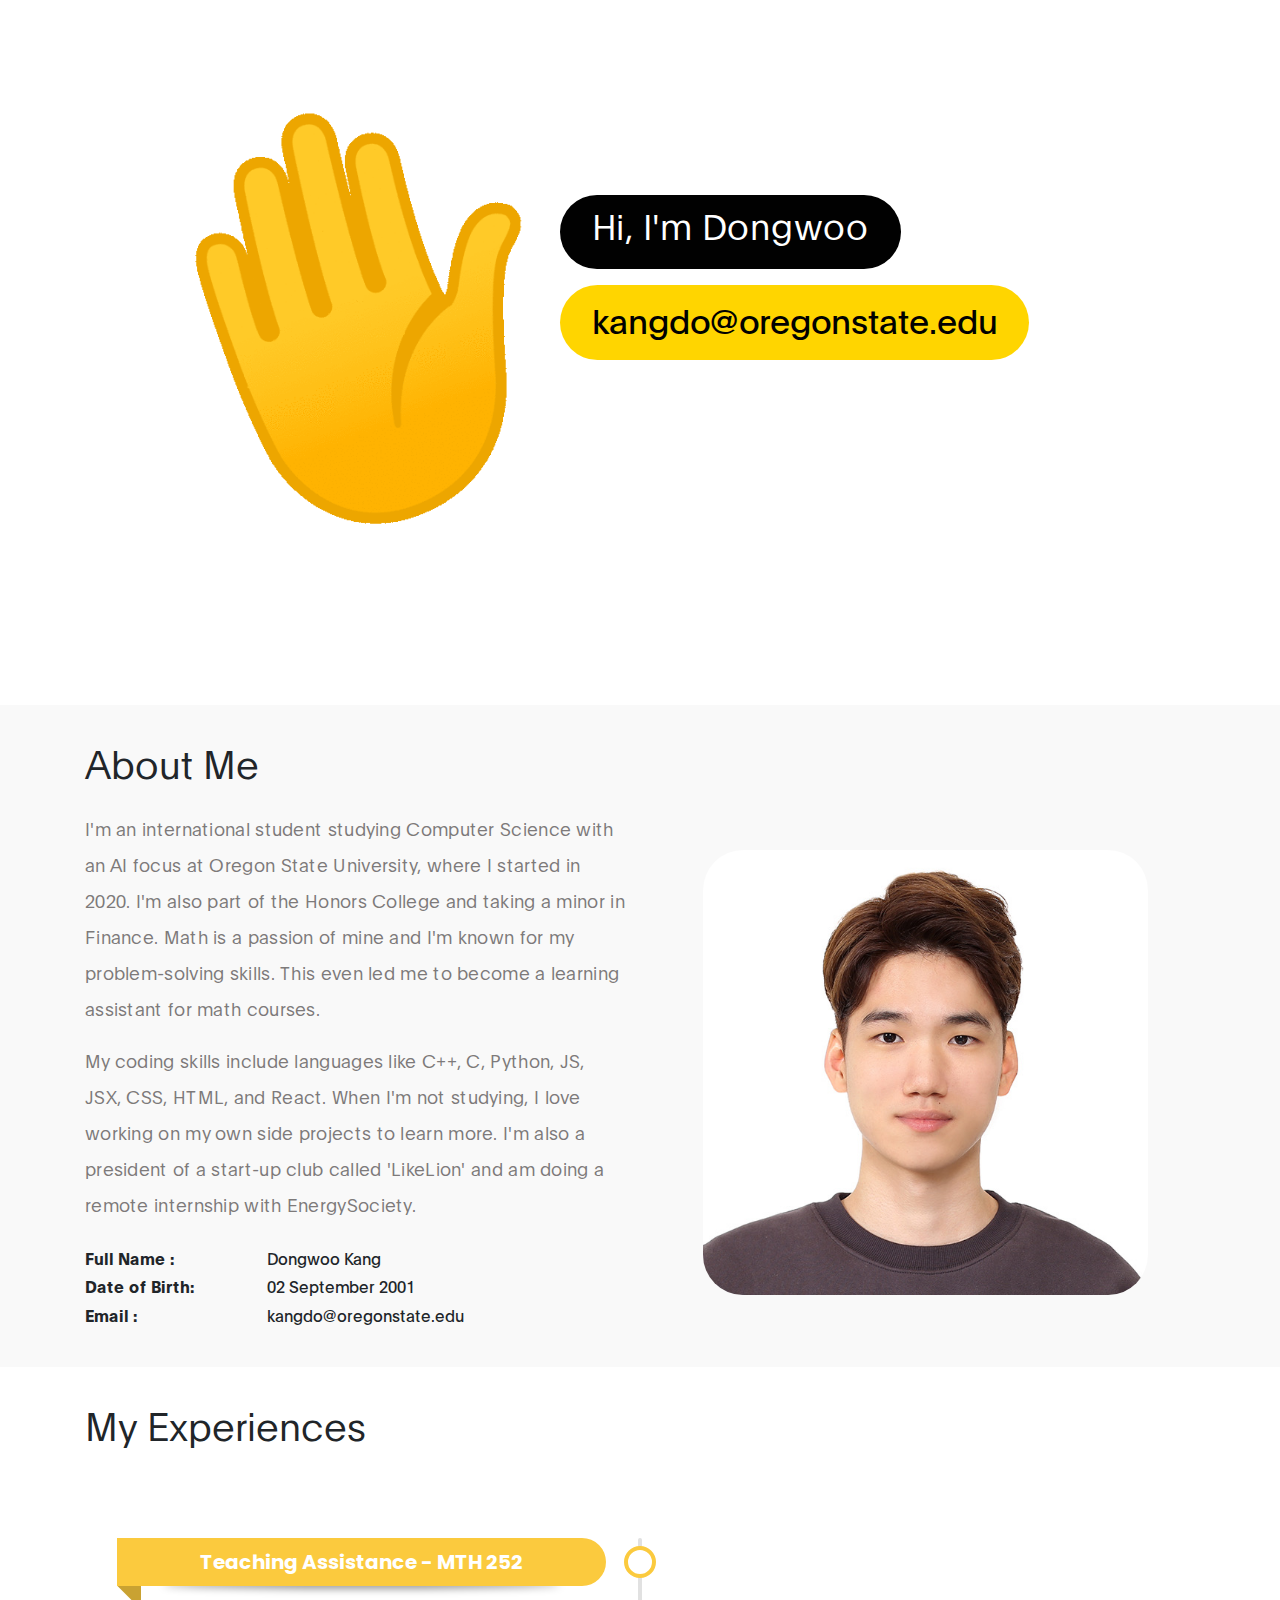
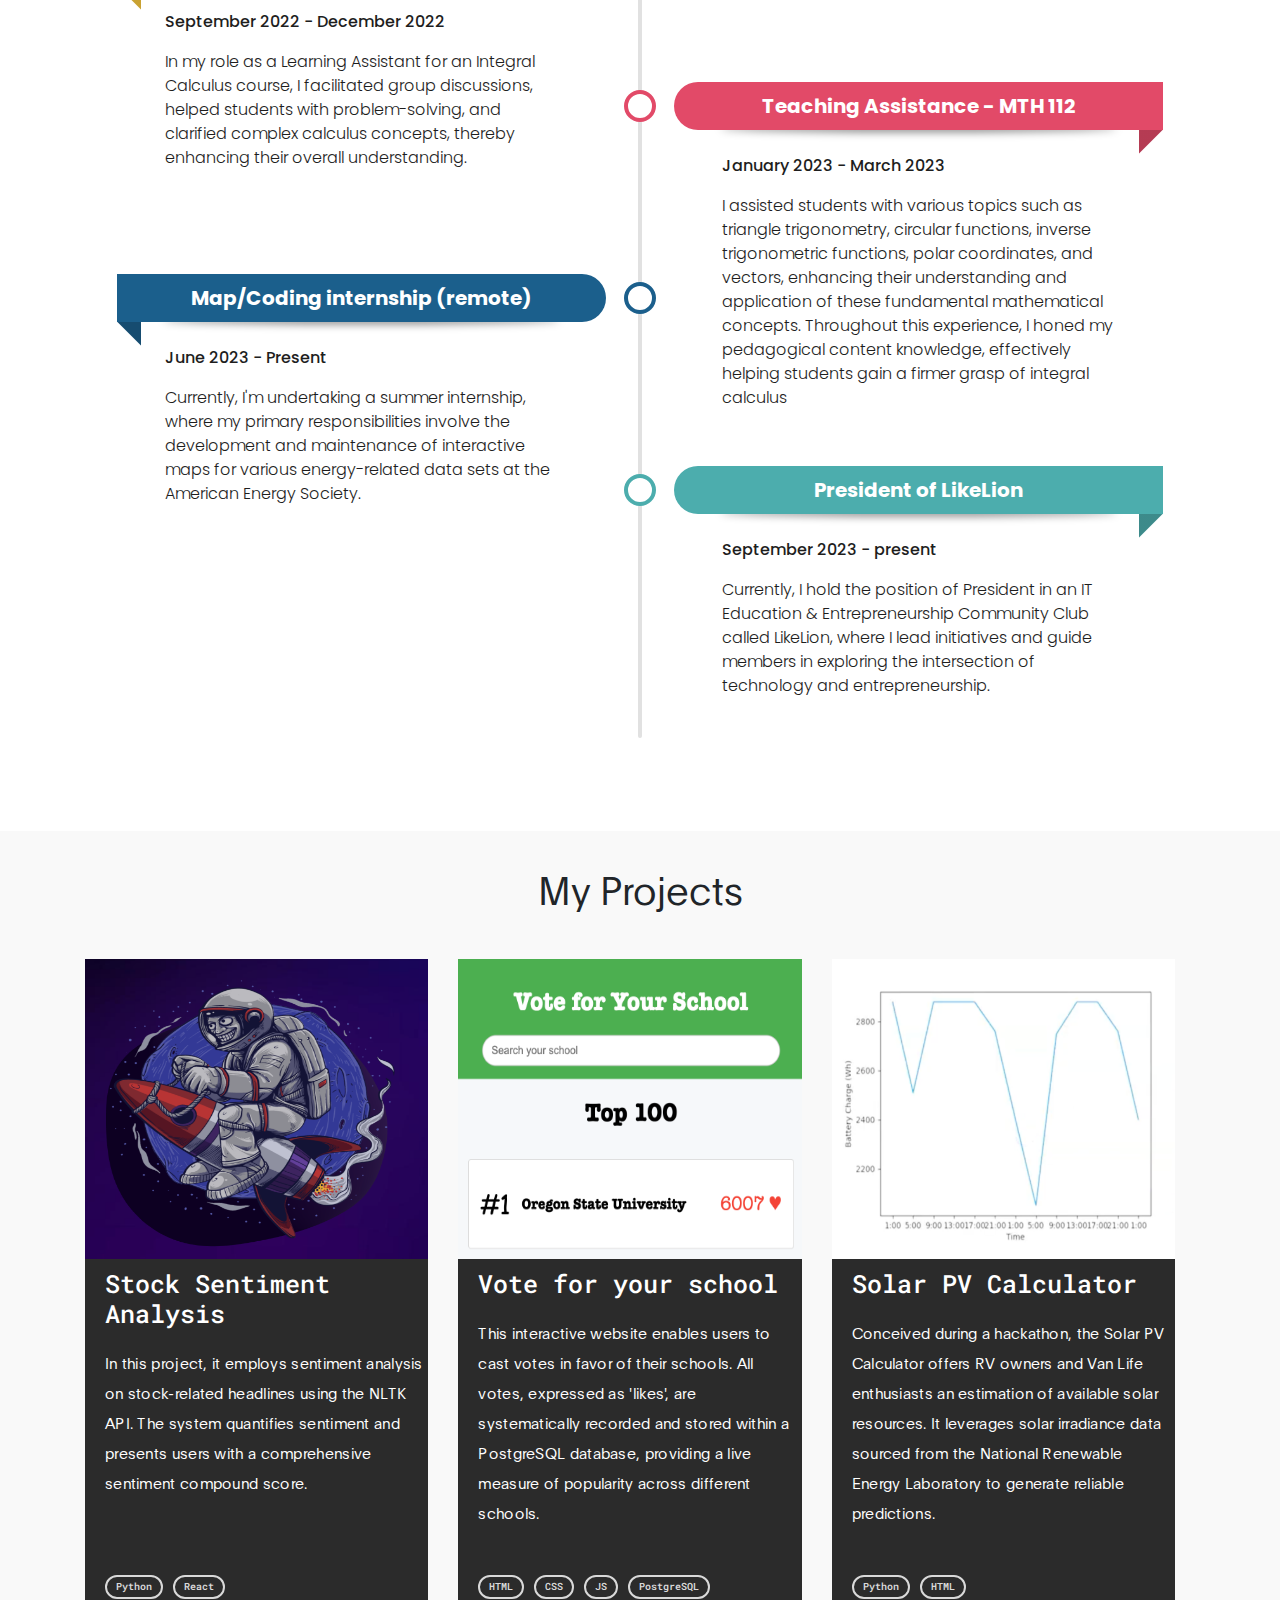
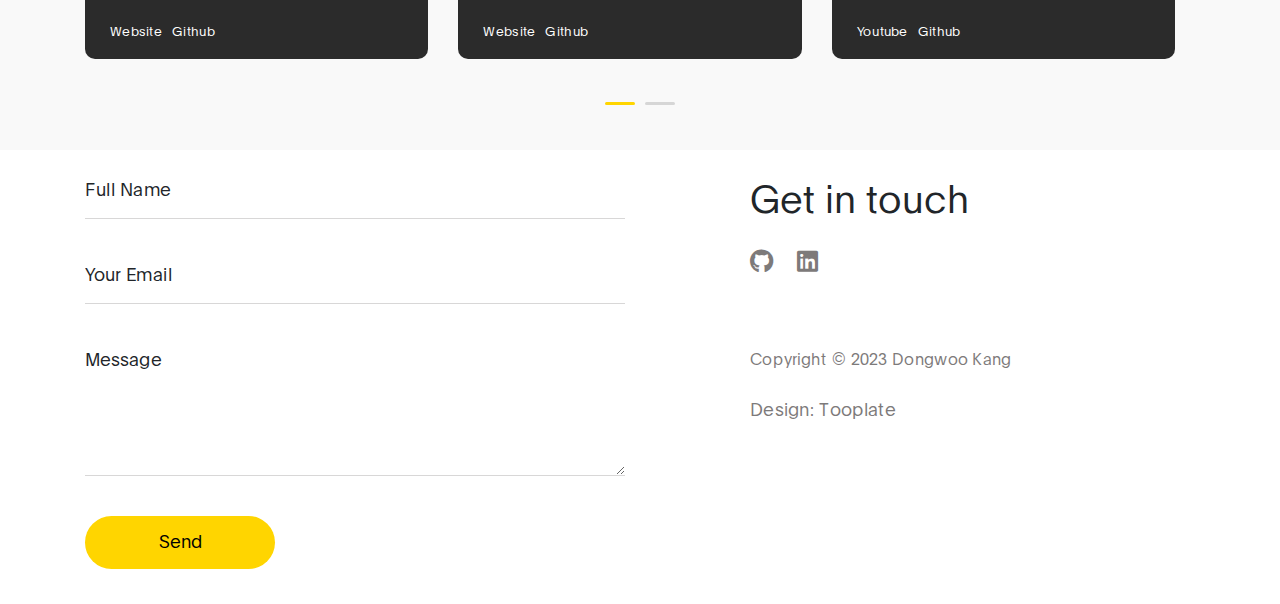
==== home.html @ 3677afd1 "make it better" ====
<!DOCTYPE html>
<html lang="en">
<head>

     <title>Dongwoo Kang</title>

     <meta charset="UTF-8">
     <meta http-equiv="X-UA-Compatible" content="IE=Edge">
     <meta name="description" content="">
     <meta name="keywords" content="">
     <meta name="author" content="Tooplate">
     <meta name="viewport" content="width=device-width, initial-scale=1, maximum-scale=1">

     <link rel="stylesheet" href="css/bootstrap.min.css">
     <link rel="stylesheet" href="css/all.min.css">
     <link rel="stylesheet" href="css/owl.carousel.min.css">
     <link rel="stylesheet" href="css/owl.theme.default.min.css">

     <!-- MAIN CSS -->
     <link rel="stylesheet" href="css/tooplate-ben-resume-style.css">
<!--
Tooplate 2120 Ben Resume
https://www.tooplate.com/view/2120-ben-resume
-->
</head>

<body data-spy="scroll" data-target="#navbarNav" data-offset="50">

    <!-- MENU BAR -->
    <nav class="navbar navbar-expand-lg">
        <div class="container">

            <a class="navbar-brand" href="#">
                Dongwoo Kang
            </a>

            <button class="navbar-toggler" type="button" data-toggle="collapse" data-target="#navbarNav" aria-controls="navbarNav" aria-expanded="false" aria-label="Toggle navigation">
                <span class="navbar-toggler-icon"></span>
            </button>

            <div class="collapse navbar-collapse" id="navbarNav">
                <ul class="navbar-nav mx-auto">
                    <li class="nav-item">
                        <a href="#intro" class="nav-link smoothScroll">Introduction</a>
                    </li>

                    <li class="nav-item">
                        <a href="#about" class="nav-link smoothScroll">About Me</a>
                    </li>

                    <li class="nav-item">
                      <a href="#experience" class="nav-link smoothScroll">Experiences</a>
                  </li>

                    <li class="nav-item">
                        <a href="#testimonials" class="nav-link smoothScroll">Reviews</a>
                    </li>

                    <li class="nav-item">
                        <a href="#contact" class="nav-link smoothScroll">Contact</a>
                    </li>
                </ul>

                <div class="mt-lg-0 mt-3 mb-4 mb-lg-0">
                    <a href="resume/resume.pdf" class="custom-btn btn" download="Dongwoo_Kang_Resume">Download CV</a>
                </div>
            </div>

        </div>
    </nav>


    <!-- HERO -->
    <section class="hero d-flex flex-column justify-content-center align-items-center" id="intro">

         <div class="container">
            <div class="row">

                  <div class="mx-auto col-lg-5 col-md-5 col-10">
                      <img src="images/waving-loop.gif" class="img-fluid" alt="Ben Resume HTML Template">
                  </div>

                   <div class="d-flex flex-column justify-content-center align-items-center col-lg-7 col-md-7 col-12">
                        <div class="hero-text">

                            <h1 class="hero-title">Hi, I'm Dongwoo</h1>

                            <a href="mailto:kangdo@oregonstate.edu" class="email-link">
                                kangdo@oregonstate.edu
                            </a>
                          
                        </div>
                    </div>

            </div>
        </div>
    </section>


    <section class="about section-padding" id="about">
        <div class="container">
            <div class="row">

                <div class="col-lg-6 col-md-6 col-12">
                    <h3 class="mb-4">About Me</h3>

                    <p>I'm an international student studying Computer Science with an AI focus at Oregon State University, where I started in 2020. I'm also part of the Honors College and taking a minor in Finance. Math is a passion of mine and I'm known for my problem-solving skills. This even led me to become a learning assistant for math courses.  </p>

                    <p>My coding skills include languages like C++, C, Python, JS, JSX, CSS, HTML, and React. When I'm not studying, I love working on my own side projects to learn more. I'm also a president of a start-up club called 'LikeLion' and am doing a remote internship with EnergySociety.</p>

                    <ul class="mt-4 mb-5 mb-lg-0 profile-list list-unstyled">
                        <li><strong>Full Name :</strong> Dongwoo Kang </li>

                        <li><strong>Date of Birth:</strong> 02 September 2001</li>

                        <li><strong>Email :</strong> kangdo@oregonstate.edu</li>
                    </ul>
                </div>

                <div class="col-lg-5 mx-auto col-md-6 col-12">
                    <img src="images/profile.jpeg" class="about-image img-fluid" alt="Ben's Resume HTML Template">
                </div>

        </div>
    </section>


    <!-- My Experience -->
    <section class="faq section-padding" id="experience">
      <div class="container">
          <div class="row">
              <div class="col-lg-12 col-12">
                  <h3 class="mb-5">My Experiences</h3>
                <div class="timeline">
                  <ul class="timeline-list">
                      <li style="--accent-color:#FBCA3E">
                          <div class="date">Teaching Assistance - MTH 252</div>
                          <div class="title"> September 2022 - December 2022
                          </div>
                          <div class="descr">In my role as a Learning Assistant for an Integral Calculus course, I facilitated group discussions, helped students with problem-solving, and clarified complex calculus concepts, thereby enhancing their overall understanding.</div>
                      </li>
                      <li style="--accent-color:#E24A68">
                          <div class="date">Teaching Assistance - MTH 112</div>
                          <div class="title">January 2023 - March 2023
                          </div>
                          <div class="descr"> I assisted students with various topics such as triangle trigonometry, circular functions, inverse trigonometric functions, polar coordinates, and vectors, enhancing their understanding and application of these fundamental mathematical concepts. Throughout this experience, I honed my pedagogical content knowledge, effectively helping students gain a firmer grasp of integral calculus</div>
                      </li>
                      <li style="--accent-color:#1B5F8C">
                          <div class="date">Map/Coding internship (remote)
                          </div>
                          <div class="title">June 2023 - Present </div>
                          <div class="descr">Currently, I'm undertaking a summer internship, where my primary responsibilities involve the development and maintenance of interactive maps for various energy-related data sets at the American Energy Society.</div>
                      </li>
                      <li style="--accent-color:#4CADAD">
                          <div class="date">President of LikeLion</div>
                          <div class="title">September 2023 - present</div>
                          <div class="descr">Currently, I hold the position of President in an IT Education & Entrepreneurship Community Club called LikeLion, where I lead initiatives and guide members in exploring the intersection of technology and entrepreneurship.</div>
                      </li>
                  </ul>
                </div>
                



            </div><!-- col -->
        </div><!-- row -->
      </div><!-- container -->
  </section>


    <!-- Projects -->
     <section class="testimonials section-padding" id="testimonials">
          <div class="container">
               <div class="row">

                    <div class="col-12">
                        <h3 class="mb-5 text-center">My Projects</h3>

                        <div class="owl-carousel owl-theme" id="testimonials-carousel">
                            <div class="item">
                                    <div class="card-img">
                                      <img class="ben" src="images/tothemoon.png"/>
                                    </div>
                                    <h4 class="proj-title">Stock Sentiment Analysis</h4>
                                    <p class="proj-desc">In this project, it employs sentiment analysis on stock-related headlines using the NLTK API. The system quantifies sentiment and presents users with a comprehensive sentiment compound score.</p>
                                    <div class="skill-container">
                                      <button class="skill"><h6>Python</h6></button>
                                      <button class="skill"><h6>React</h6></button>
                                   </div>

                                   <div class="link-container">
                                    <a href="https://www.2dmooon.com/"><p class="proj-link">Website</p></a>
                                    <a href="https://github.com/eazook10003/Stock_Sentiment_Analysis_React"><p class="proj-link">Github</p></a>
                                   </div>
                            </div>

                            <div class="item">
                              <div class="card-img">
                                <img class="ben" src="images/vote.png"/>
                              </div>
                              <h4 class="proj-title">Vote for your school</h4>
                              <p class="proj-desc">This interactive website enables users to cast votes in favor of their schools. All votes, expressed as 'likes', are systematically recorded and stored within a PostgreSQL database, providing a live measure of popularity across different schools.</p>
                              <div class="skill-container">

                                <button class="skill"><h6>HTML</h6></button>
                                <button class="skill"><h6>CSS</h6></button>
                                <button class="skill"><h6>JS</h6></button>
                                <button class="skill"><h6>PostgreSQL</h6></button>
                             </div>

                             <div class="link-container">
                              <a href="https://www.votemyschool.com/"><p class="proj-link">Website</p></a>
                              <a href="https://github.com/eazook10003/voteforyourschool"><p class="proj-link">Github</p></a>
                             </div>
                  
                      </div>


                      <div class="item">
                        <div class="card-img">
                          <img class="ben" src="images/solar.png"/>
                        </div>
                        <h4 class="proj-title">Solar PV Calculator</h4>
                        <p class="proj-desc">Conceived during a hackathon, the Solar PV Calculator offers RV owners and Van Life enthusiasts an estimation of available solar resources. It leverages solar irradiance data sourced from the National Renewable Energy Laboratory to generate reliable predictions.</p>
                        <div class="skill-container">
                          <button class="skill"><h6>Python</h6></button>
                          <button class="skill"><h6>HTML</h6></button>
                       </div>

                       <div class="link-container">
                        <a href="https://www.youtube.com/watch?v=f8edTHkDq5A"><p class="proj-link">Youtube</p></a>
                        <a href="https://github.com/eazook10003/solarApp"><p class="proj-link">Github</p></a>
                       </div>
            
                </div>


                <div class="item">
                  <div class="card-img">
                    <img class="ben" src="images/map.png"/>
                  </div>
                  <h4 class="proj-title">Covid data Map</h4>
                  <p class="proj-desc">We've developed a web-based application featuring an interactive map. Users can select a state on the map, and they're instantly redirected to a page displaying detailed COVID-19 data specific to that region</p>
                  <div class="skill-container">
                    <button class="skill"><h6>Python</h6></button>
                    <button class="skill"><h6>HTML</h6></button>
                    <button class="skill"><h6>CSS</h6></button>
                    <button class="skill"><h6>JS</h6></button>
                 </div>

                 <div class="link-container">
                  <a href="https://covid19map.fly.dev/"><p class="proj-link">Website</p></a>
                  <a href="https://github.com/Hongyiel/Data_hack"><p class="proj-link">Github</p></a>
                 </div>
      
          </div>

          <div class="item">
            <div class="card-img">
              <img class="ben" src="images/sh.png"/>
            </div>
            <h4 class="proj-title">Smallsh</h4>
            <p class="proj-desc">During an Operating Systems course, I developed a shell in C, 'smallsh', which imitates essential bash features. It handles commands, manages I/O redirection, facilitates process creation, and custom handles two signals (SIGINT and SIGTSTP). This project honed my skills in Unix process API, signal handling, and I/O redirection.</p>
            <div class="skill-container">
              <button class="skill"><h6>C</h6></button>
           </div>

           <div class="link-container">
            <a href="https://github.com/eazook10003/smallsh"><p class="proj-link">Github</p></a>
           </div>

    </div>
            <div class="item">
              <div class="card-img">
                <img class="ben" src="images/portfolio.png"/>
              </div>
              <h4 class="proj-title">Portfolio Website</h4>
              <p class="proj-desc">For my portfolio project, I leveraged my HTML, CSS, and JavaScript skills to extensively modify a pre-existing template, customizing it to align with my specific requirements and design aesthetics.</p>
              <div class="skill-container">
                <button class="skill"><h6>HTML</h6></button>
                <button class="skill"><h6>CSS</h6></button>
                <button class="skill"><h6>JS</h6></button>
            </div>

            <div class="link-container">
              <a href="https://github.com/Hongyiel/Data_hack"><p class="proj-link">Github</p></a>
            </div>

        </div>

                        </div>

                    </div>

               </div>
          </div>
     </section>


 


     <section class="contact section-padding pt-0" id="contact">
      <div class="container">
        <div class="row">

          <div class="col-lg-6 col-md-6 col-12">
            <form action="#" method="get" class="contact-form webform"  role="form">
                
                <div class="form-group d-flex flex-column-reverse">
                    <input type="text" class="form-control" name="cf-name" id="cf-name" placeholder="Your Name">

                    <label for="cf-name" class="webform-label">Full Name</label>
                </div>

                <div class="form-group d-flex flex-column-reverse">
                    <input type="email" class="form-control" name="cf-email" id="cf-email" placeholder="Your Email">

                    <label for="cf-email" class="webform-label">Your Email</label>
                </div>

                <div class="form-group d-flex flex-column-reverse">
                    <textarea class="form-control" rows="5" name="cf-message" id="cf-message" placeholder="Your Message"></textarea>

                    <label for="cf-message" class="webform-label">Message</label>
                </div>

                <button type="submit" class="form-control" id="submit-button" name="submit">Send</button>
            </form>
          </div>

            <div class="mx-auto col-lg-4 col-md-6 col-12">
                <h3 class="my-4 pt-4 pt-lg-0">Get in touch</h3>
                <ul class="social-links mt-2">
                    <li><a href="https://github.com/eazook10003" rel="noopener" class="fab fa-github"></a></li>
                    <li><a href="https://www.linkedin.com/in/dongwoo-kang-0775a9209/" rel="noopener" class="fab fa-linkedin"></a></li>
                </ul>
                
              <p class="copyright-text mt-5 pt-3">Copyright &copy; 2023 Dongwoo Kang</p>
                
                <p>Design: Tooplate</p>
            </div>

        </div>
      </div>
    </section>
     <!-- SCRIPTS -->
     <script src="js/jquery.min.js"></script>
     <script src="js/bootstrap.min.js"></script>
     <script src="js/smoothscroll.js"></script>
     <script src="js/owl.carousel.min.js"></script>
     <script src="js/custom.js"></script>

</body>
</html>
---- css/tooplate-ben-resume-style.css ----
/*

Tooplate 2120 Ben Resume

https://www.tooplate.com/view/2120-ben-resume

*/

@import url('https://fonts.googleapis.com/css?family=Poppins:300,400');
@import url(https://fonts.googleapis.com/css?family=Roboto+Mono:400,500,700,300,100|Lora:400,400italic,700,700italic);
  @font-face {
      font-family: 'Plain';
      src: url('../localfonts/Plain-Regular.woff2') format('woff2'),
          url('../localfonts/Plain-Regular.woff') format('woff');
      font-weight: normal;
      font-style: normal;
  }

  @font-face {
      font-family: 'Plain';
      src: url('../localfonts/Plain-Light.woff2') format('woff2'),
          url('../localfonts/Plain-Light.woff') format('woff');
      font-weight: 300;
      font-style: normal;
  }

  @font-face {
      font-family: 'Plain';
      src: url('../localfonts/Plain-Bold.woff2') format('woff2'),
          url('../localfonts/Plain-Bold.woff') format('woff');
      font-weight: bold;
      font-style: normal;
  }

  :root {
    --primary-color:        #ffd500;
    --white-color:          #ffffff;
    --dark-color:           #010101;
    --menu-bg-color:        #212529;

    --gray-color:           #909090;
    --p-color:              #7d7a7a;

    --base-font-family:     "Plain", -apple-system,BlinkMacSystemFont,"Segoe UI",Roboto,"Helvetica Neue",Arial,"Noto Sans",sans-serif,"Apple Color Emoji","Segoe UI Emoji","Segoe UI Symbol","Noto Color Emoji";
    --font-weight-bold:     600;
    --font-weight-normal:   400;
    --font-weight-light:    300;

    --h1-font-size:         56px;
    --h2-font-size:         48px;
    --h3-font-size:         38px;
    --h4-font-size:         34px;
    --h5-font-size:         30px;
    --h6-font-size:         24px;
    --p-font-size:          18px;
    --base-font-size:       16px;
    --button-font-size:     20px;

    --border-radius-large:  100%;
    --border-radius-medium: 80px;
    --border-radius-small:  40px;
  }


  body {
    font-family: var(--base-font-family);
  }


  /*---------------------------------------
     TYPOGRAPHY              
  -----------------------------------------*/

  h1 {
    font-size: var(--h1-font-size);
  }

  h1,
  h3 {
    font-weight: var(--font-weight-light);
  }

  h2 {
    font-size: var(--h2-font-size);
  }

  h3 {
    font-size: var(--h3-font-size);
  }

  h4 {
    font-size: var(--h4-font-size);
  }

  h5 {
    font-size: var(--h5-font-size);
  }

  h6 {
    font-weight: var(--font-weight-bold);
    font-size: var(--h6-font-size);
  }

  p {
    color: var(--p-color);
    font-size: var(--p-font-size);
    font-weight: var(--font-weight-light);
    letter-spacing: 0.3px;
    line-height: 2em;
  }

  .section-padding {
    padding: 35px;
  }

  .custom-icon {
    font-size: 12px;
    position: relative;
    bottom: 3px;
    left: 5px;
    transform: rotate(-25deg);
  }


  /* CUSTOM BUTTON */
  .custom-btn {
    background: var(--dark-color);
    border: none;
    border-radius: var(--border-radius-medium);
    color: var(--white-color);
    letter-spacing: 0.2px;
    padding: 6px 36px 10px 36px;
    font-size: var(--button-font-size);
    white-space: nowrap;
  }

  .custom-btn:hover,
  .custom-btn:focus {
    color: var(--dark-color);
    background: var(--primary-color);
  }


  /*---------------------------------------
     GENERAL               
  -----------------------------------------*/

  * {
    -webkit-box-sizing: border-box;
    -moz-box-sizing: border-box;
    box-sizing: border-box;
  }

  *::before,
  *::after {
    -webkit-box-sizing: border-box;
    -moz-box-sizing: border-box;
    box-sizing: border-box;
  }

  a {
    color: var(--dark-color);
    text-decoration: none;
    transition: all 0.4s linear;
  }

  a:hover  {
    color: var(--dark-color);
    text-decoration: none;
  }


  /*---------------------------------------
     MENU                
  -----------------------------------------*/

  .navbar {
    background: transparent;
    padding: 0.3rem 1rem;
    transition: all 300ms ease-in-out;
    position: absolute;
    z-index: 99;
    top: 0;
    right: 0;
    left: 0;
    opacity: 0;
  }

  .navbar.scroll {
    background: var(--menu-bg-color);
    padding: 0.5rem 1rem;
    position: fixed;
    opacity: 1;
  }

  .navbar-brand {
    color: var(--white-color);
    font-weight: var(--font-weight-light);
    font-size: var(--h4-font-size);
  }

  .navbar .custom-btn {
    background: var(--primary-color);
    color: var(--dark-color);
  }

  .contact-form #submit-button:hover,
  .navbar .custom-btn:hover {
    background: var(--dark-color);
    color: var(--white-color);
  }

  .navbar-expand-lg .navbar-nav .nav-link {
    margin: 0 1.5rem;
    padding: 0;
  }

  .nav-item .nav-link.active, 
  .nav-item .nav-link:hover {
    color: var(--gray-color);
  }

  .nav-item .nav-link.active, 
  .nav-item .nav-link:hover {
    border-bottom-color: var(--primary-color);
  }

  .nav-link {
    color: var(--gray-color);
    font-weight: var(--font-weight-light);
    font-size: var(--base-font-size);
    border-bottom: 1px solid transparent;
  }

  .navbar-toggler {
    border: 0;
    padding: 0;
    cursor: pointer;
    margin: 0 10px 0 0;
    width: 30px;
    height: 35px;
    outline: none;
  }

  .navbar-toggler:focus {
    outline: none;
  }

  .navbar-toggler[aria-expanded="true"] .navbar-toggler-icon {
    background: transparent;
  }

  .navbar-toggler[aria-expanded="true"] .navbar-toggler-icon::before,
  .navbar-toggler[aria-expanded="true"] .navbar-toggler-icon::after {
    transition: top 300ms 50ms ease, -webkit-transform 300ms 350ms ease;
    transition: top 300ms 50ms ease, transform 300ms 350ms ease;
    transition: top 300ms 50ms ease, transform 300ms 350ms ease, -webkit-transform 300ms 350ms ease;
    top: 0;
  }

  .navbar-toggler[aria-expanded="true"] .navbar-toggler-icon::before {
    transform: rotate(45deg);
  }

  .navbar-toggler[aria-expanded="true"] .navbar-toggler-icon::after {
    transform: rotate(-45deg);
  }


  .navbar-toggler .navbar-toggler-icon {
    background: var(--white-color);
    transition: background 10ms 300ms ease;
    display: block;
    width: 30px;
    height: 2px;
    position: relative;
  }

  .navbar-toggler .navbar-toggler-icon::before,
  .navbar-toggler .navbar-toggler-icon::after {
    transition: top 300ms 350ms ease, -webkit-transform 300ms 50ms ease;
    transition: top 300ms 350ms ease, transform 300ms 50ms ease;
    transition: top 300ms 350ms ease, transform 300ms 50ms ease, -webkit-transform 300ms 50ms ease;
    position: absolute;
    right: 0;
    left: 0;
    background: var(--white-color);
    width: 30px;
    height: 2px;
    content: '';
  }

  .navbar-toggler .navbar-toggler-icon::before {
    top: -8px;
  }

  .navbar-toggler .navbar-toggler-icon::after {
    top: 8px;
  }



  /*---------------------------------------
     HERO                
  -----------------------------------------*/
  .hero {
    margin-bottom:150px;
  }
  .hero-title,
  .email-link {
    background: var(--dark-color);
    border-radius: var(--border-radius-medium);
    color: var(--white-color);
    display: inline-block;
    margin: 0.5rem 0;
    padding: 0.5rem 2rem 1.5rem 2rem;
	font-size: 2.2em;
  }

  .email-link {
    background: var(--primary-color);
    color: var(--dark-color);
    font-size: var(--h4-font-size);
    padding: 0.5rem 2rem 1rem 2rem;
  }

  .email-link:hover {
    background: var(--dark-color);
    color: var(--white-color);
  }


  /*---------------------------------------
     ABOUT                
  -----------------------------------------*/
  
  .about-third {
	  margin: 2.2em -0.8em;
  }

  .about-image {
    border-radius: var(--border-radius-small);
  }

  .profile-list li {
    margin: 0.3rem 0;
  }

  .profile-list strong {
    display: inline-block;
    width: 30%;
    margin-right: 1rem;
  }


  /*---------------------------------------
     FAQ                 
  -----------------------------------------*/

  .faq .card-header {
    padding: 0;
  }

  .faq .btn-link {
    color: var(--dark-color);
    font-size: var(--h6-font-size);
    text-align: left;
    display: block;
    width: 100%;
    padding: 1rem 2rem;
  }

  .faq .btn-link:focus, 
  .faq .btn-link:hover {
    color: var(--dark-color);
    text-decoration: none;
  }

  .faq .card-body {
    padding: 2rem;
  }

  .faq-info-text {
    font-size: var(--base-font-size);
    display: block;
    margin: 1.5rem 2rem 0 2rem;
  }


  /*---------------------------------------
     TESTIMONIALS               
  -----------------------------------------*/
  .about {
    background: #f9f9f9;
    
  }
  .testimonials {
    background: #f9f9f9;
  }

  .testimonials-image {
    margin: 0 1rem 1rem 1rem;
  }

  .testimonials-image img {
    border-radius: var(--border-radius-medium);
  }

  .testimonials-info {
    width: 100%;
  }

  .testimonials .owl-theme .owl-nav.disabled+.owl-dots {
    margin-top: 2rem;
  }

  .testimonials .owl-theme .owl-dots .owl-dot {
    outline: none;
  }

  .testimonials .owl-theme .owl-dots .owl-dot span {
    width: 30px;
    height: 3px;
    margin: 5px;
  }

  .testimonials .owl-theme .owl-dots .owl-dot.active span, 
  .testimonials .owl-theme .owl-dots .owl-dot:hover span {
    background: var(--primary-color);
  }

  .item {
    background-color: #2b2b2b;
    border-radius: 10px;
    transition: box-shadow .3s;
    margin-right: 20px;
    height: 700px;
  }

  .item:hover{
    box-shadow: 0 0 11px rgba(33,33,33,.2);
  }

  .skill-container {
    margin-top: 20px;
    padding-bottom: 20px;
    padding-left: 20px;
    display: flex;
    position: absolute;
    bottom: 40px;
  }
  
  .skill {
    margin-right: 10px;
    padding: 2px 7px;
    border-style: solid;
    border-radius: 2em;
    border-color: #d9d9d9;
    background: #2b2b2b;
    color: #d9d9d9;
  }
  
  .skill:hover {
    border-color: #2b2b2b;
    background: #d9d9d9;
    color: #2b2b2b;
  }

  h6 {
    font-family: 'Roboto Mono', sans-serif;
    font-size: 10px;
    margin: 2px 2px;
  }
  
  h4 {
    font-family: 'Roboto Mono', sans-serif;
    font-size: 25px;
    padding-top:10px;
  }
  
  .ben{
    height: 300px;
  }

  .proj-title{
    color: white;
    padding-left: 20px;
  }

  .proj-desc{
    color:white;
    font-size: 15px;
    padding-left: 20px;
    padding-top:10px;

  }
  
  .link-container{
    display: flex;
    padding-left: 25px;
    position: absolute;
    bottom: 0;
  }
  .proj-link{
    color: white;
    margin-right: 10px;
    font-size: 13px;
  }

  .proj-link:hover{
    cursor: pointer;
    color: rgb(163, 163, 163);
  }

  
  /*---------------------------------------
     CONTACT               
  -----------------------------------------*/
  
  .contact-form .form-control {
    background: transparent;
    border: none;
    border-bottom: 1px solid rgba(142, 140, 140, 0.35);
    box-shadow: none;
    border-radius: 0;
    -webkit-appearance: none;
    outline: none;
    color: var(--dark-color);
    font-weight: var(--font-weight-light);
    padding-left: 0;
    cursor: text;
  }

  .contact-form input {
    height: calc(2.25rem + 10px);
  }

  .contact-form .form-group {
    margin: 0 0 1rem;
    position: relative;
  }

  .contact-form .form-control,
  .webform-label {
    transition: all 0.4s;
    touch-action: manipulation;
  }

  .webform-label {
    cursor: text;
    font-size: 12px;
    font-weight: var(--font-weight-light);
    margin-bottom: 5px;
  }

  .contact-form .form-control:placeholder-shown + .webform-label {
    cursor: text;
    max-width: 66.66%;
    white-space: nowrap;
    overflow: hidden;
    text-overflow: ellipsis;
    transform-origin: left bottom;
    transform: translate(0, 2.125rem) scale(1.5);
  }

  .contact-form ::-webkit-input-placeholder {
    opacity: 0;
    transition: inherit;
    color: var(--dark-color);
  }

  .contact-form ::-moz-placeholder {
    opacity: 0;
    transition: inherit;
    color: var(--dark-color);
  }

  .contact-form .form-control:focus::-webkit-input-placeholder {
    opacity: 1;
  }

  .contact-form .form-control:focus::-moz-placeholder {
    opacity: 1;
  }

  .contact-form .form-control:not(:placeholder-shown) + .webform-label,
  .contact-form .form-control:focus + .webform-label {
    transform: translate(0, 0) scale(1);
    cursor: pointer;
    color: var(--gray-color);
  }

  .contact-form #submit-button {
    background: var(--primary-color);
    border: none;
    border-radius: var(--border-radius-medium);
    color: var(--dark-color);
    cursor: pointer;
    font-size: var(--p-font-size);
    line-height: 0;
    margin-top: 2.5rem;
    padding: 1.5rem 1.8rem 1.8rem 1.8rem;
    white-space: nowrap;
    max-width: 190px;
  }

  .copyright-text {
    font-size: var(--base-font-size);
  }


  /*---------------------------------------
     SOCIAL LINKS              
  -----------------------------------------*/

  .social-links {
    margin: 40px 0;
    padding: 0;
  }

  .social-links li {
    display: inline-block;
    list-style: none;
  }

  .social-links a {
    display: inline-block;
    color: var(--p-color);
    font-size: var(--h6-font-size);
    margin: 5px 20px 5px 0;
  }

  .social-links a:hover {
    color: var(--dark-color);
  }


  /*---------------------------------------
     RESPONSIVE STYLES              
  -----------------------------------------*/

  @media screen and (max-width: 1200px) {
    h1 {
        font-size: 42px;
    }

    h2 {
        font-size: 36px;
    }

    h3 {
        font-size: 32px;
    }

    h4 {
        font-size: 28px;
    }

    .email-link {
      font-size: 28px;
    }
  }

  @media screen and (max-width: 992px) {

    .hero-title {
      font-size: 1.8em;
      padding-bottom: 1rem;
    }

    .email-link {
      font-size: 22px;
      padding: 0.5rem 2rem 0.7rem 2rem;
    }
  }

  @media screen and (max-width: 991px) {
    .navbar-nav {
      margin: 1rem 0;
    }

    .navbar-expand-lg .navbar-nav .nav-link {
      display: inline-block;
      margin: 5px 0.5rem;
    }
  }

  @media screen and (max-width: 768px) {

    .hero-text {
      position: relative;
      top: 1.5rem;
    }
  }

  @media screen and (max-width: 480px) {

    .hero-title {
      font-size: 26px;
    }

    .email-link {
      font-size: 20px;
      padding: 0.3rem 2rem 0.6rem 2rem;
    }
  }

  .img-fluid {
    margin-top: 110px;

  }





  @import url("https://fonts.googleapis.com/css2?family=Poppins:wght@300;500;700&display=swap");

*,
*::before,
*::after {
  margin: 0;
  padding: 0;
  box-sizing: border-box;
}

.timeline {
  --color: rgba(30, 30, 30);
  --bgColor: white;
  min-height: 100vh;
  display: grid;
  align-content: center;
  gap: 2rem;
  padding: 2rem;
  font-family: "Poppins", sans-serif;
  color: var(--color);
  background: var(--bgColor);
}

h1 {
  text-align: center;
}

.timeline-list {
  --col-gap: 2rem;
  --row-gap: 2rem;
  --line-w: 0.25rem;
  display: grid;
  grid-template-columns: var(--line-w) 1fr;
  grid-auto-columns: max-content;
  column-gap: var(--col-gap);
  list-style: none;
  width: min(130rem, 100%);
  margin-inline: auto;
}

/* line */
.timeline-list::before {
  content: "";
  grid-column: 1;
  grid-row: 1 / span 20;
  background: rgb(225, 225, 225);
  border-radius: calc(var(--line-w) / 2);
}

/* columns*/

/* row gaps */
.timeline-list li:not(:last-child) {
  margin-bottom: var(--row-gap);
}

/* card */
.timeline-list li {
  grid-column: 2;
  --inlineP: 1.5rem;
  margin-inline: var(--inlineP);
  grid-row: span 2;
  display: grid;
  grid-template-rows: min-content min-content min-content;
}

/* date */
.timeline-list li .date {
  --dateH: 3rem;
  height: var(--dateH);
  margin-inline: calc(var(--inlineP) * -1);

  text-align: center;
  background-color: var(--accent-color);

  color: white;
  font-size: 1.25rem;
  font-weight: 700;

  display: grid;
  place-content: center;
  position: relative;

  border-radius: calc(var(--dateH) / 2) 0 0 calc(var(--dateH) / 2);
}

/* date flap */
.timeline-list li .date::before {
  content: "";
  width: var(--inlineP);
  aspect-ratio: 1;
  background: var(--accent-color);
  background-image: linear-gradient(rgba(0, 0, 0, 0.2) 100%, transparent);
  position: absolute;
  top: 100%;

  clip-path: polygon(0 0, 100% 0, 0 100%);
  right: 0;
}

/* circle */
.timeline-list li .date::after {
  content: "";
  position: absolute;
  width: 2rem;
  aspect-ratio: 1;
  background: var(--bgColor);
  border: 0.3rem solid var(--accent-color);
  border-radius: 50%;
  top: 50%;

  transform: translate(50%, -50%);
  right: calc(100% + var(--col-gap) + var(--line-w) / 2);
}

/* title descr */
.timeline-list li .title,
.timeline-list li .descr {
  background: var(--bgColor);
  position: relative;
  padding-inline: 1.5rem;
}
.timeline-list li .title {
  overflow: hidden;
  padding-block-start: 1.5rem;
  padding-block-end: 1rem;
  font-weight: 500;
}
.timeline-list li .descr {
  padding-block-end: 1.5rem;
  font-weight: 300;
}

/* shadows */
.timeline-list li .title::before,
.timeline-list li .descr::before {
  content: "";
  position: absolute;
  width: 90%;
  height: 0.5rem;
  background: rgba(0, 0, 0, 0.5);
  left: 50%;
  border-radius: 50%;
  filter: blur(4px);
  transform: translate(-50%, 50%);
}
.timeline-list li .title::before {
  bottom: calc(100% + 0.125rem);
}

.timeline-list li .descr::before {
  z-index: -1;
  bottom: 0.25rem;
}

@media (min-width: 40rem) {
  .timeline-list {
    grid-template-columns: 1fr var(--line-w) 1fr;
  }
  .timeline-list::before {
    grid-column: 2;
  }
  .timeline-list li:nth-child(odd) {
    grid-column: 1;
  }
  .timeline-list li:nth-child(even) {
    grid-column: 3;
  }

  /* start second card */
  .timeline-list li:nth-child(2) {
    grid-row: 2/4;
  }

  .timeline-list li:nth-child(odd) .date::before {
    clip-path: polygon(0 0, 100% 0, 100% 100%);
    left: 0;
  }

  .timeline-list li:nth-child(odd) .date::after {
    transform: translate(-50%, -50%);
    left: calc(100% + var(--col-gap) + var(--line-w) / 2);
  }
  .timeline-list li:nth-child(odd) .date {
    border-radius: 0 calc(var(--dateH) / 2) calc(var(--dateH) / 2) 0;
  }
}

.credits {
  margin-top: 1rem;
  text-align: right;
}
.credits a {
  color: var(--color);
}
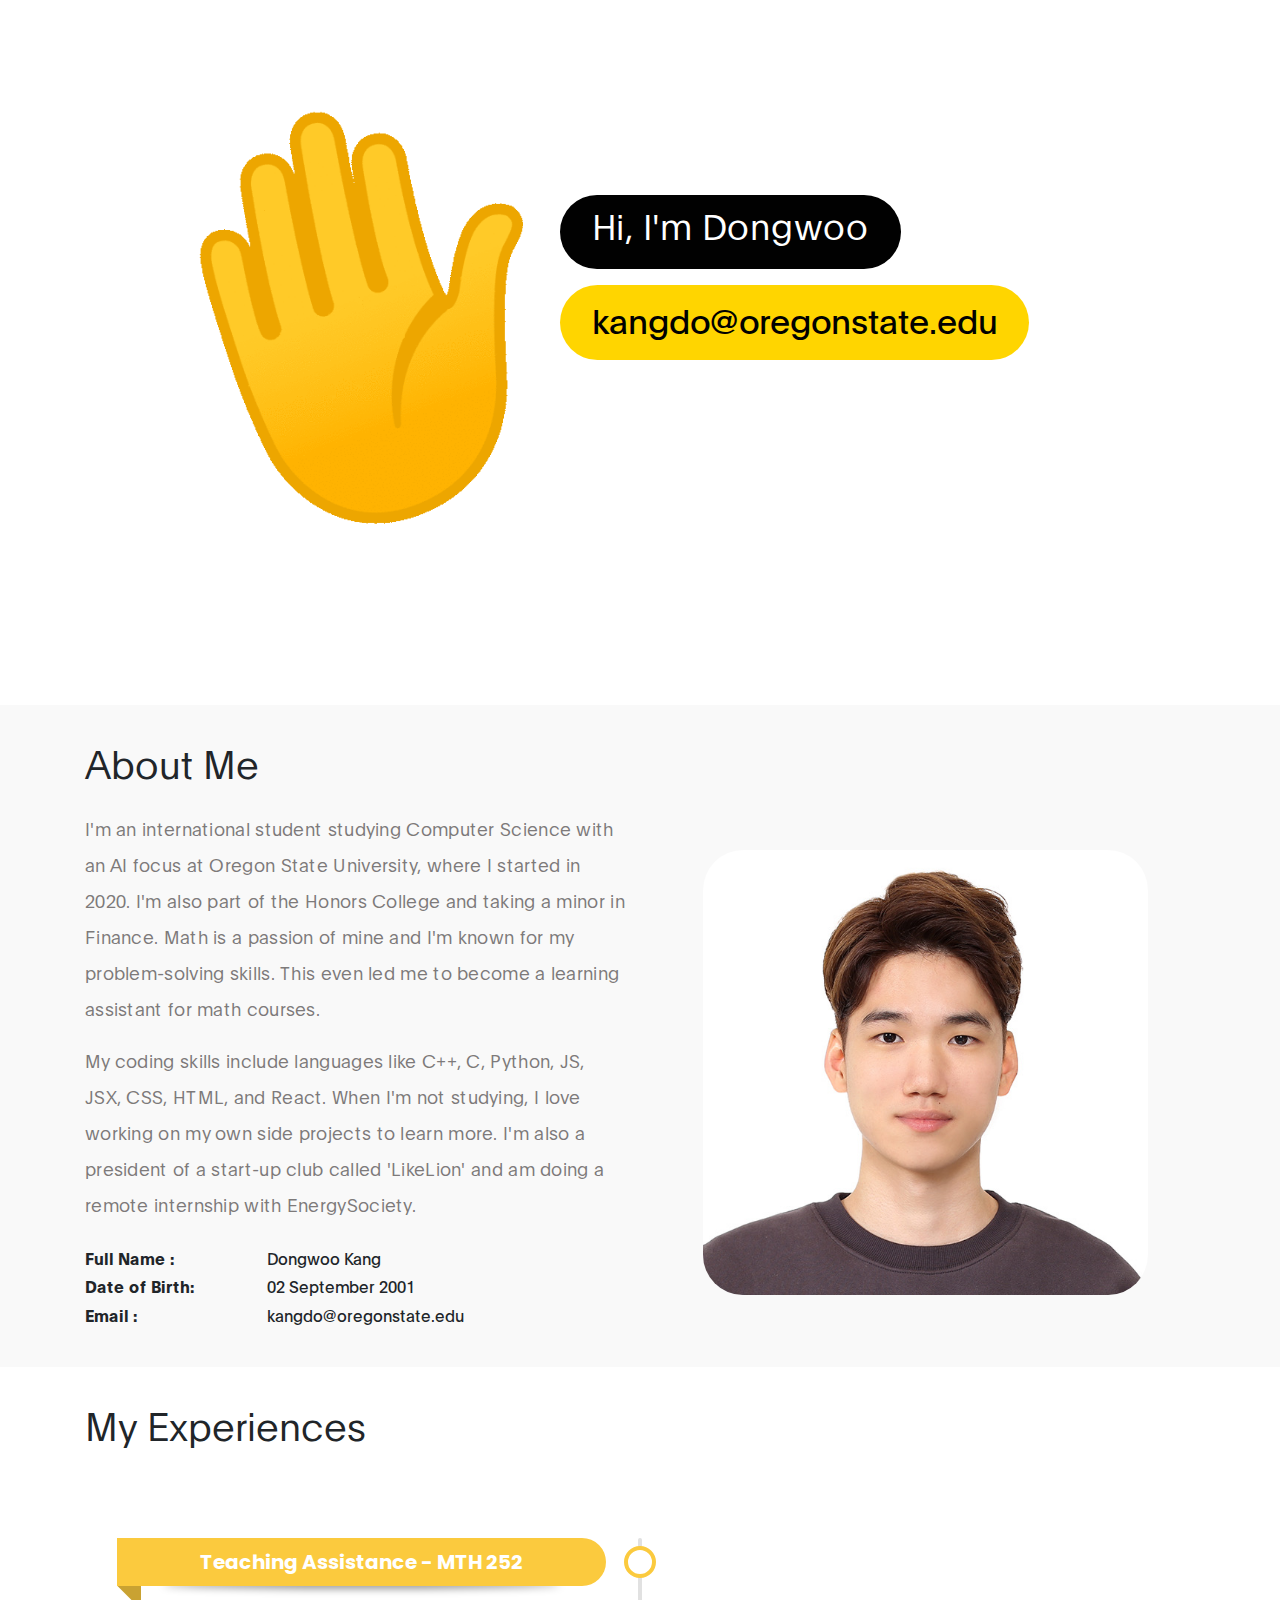
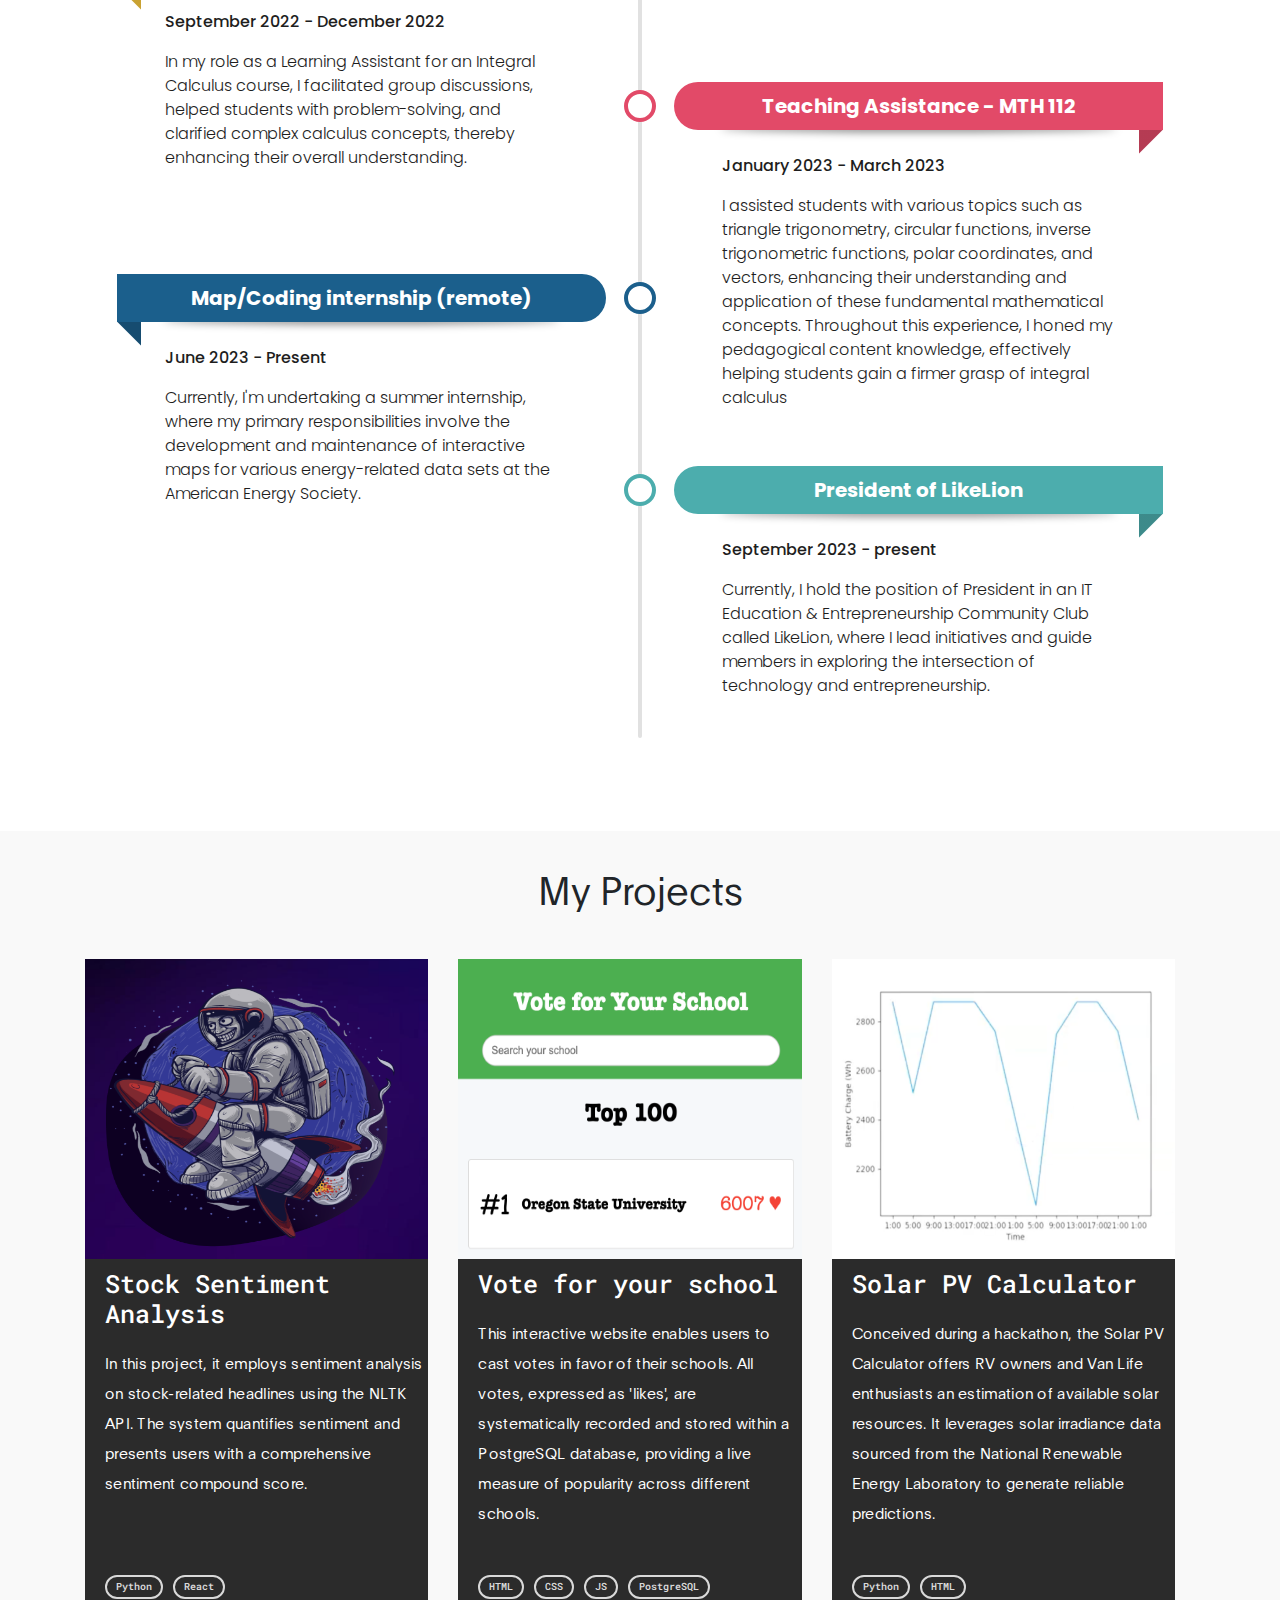
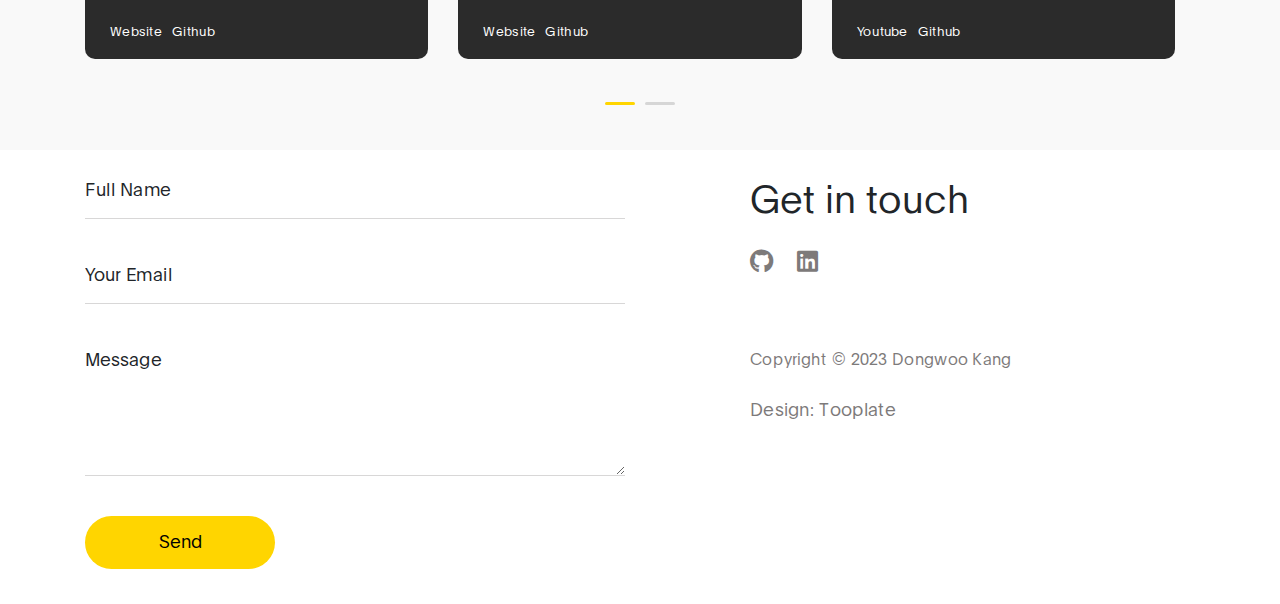
==== commit 10406233: "navbar" ====
--- a/home.html
+++ b/home.html
@@ -53,7 +53,7 @@
                   </li>
 
                     <li class="nav-item">
-                        <a href="#testimonials" class="nav-link smoothScroll">Reviews</a>
+                        <a href="#testimonials" class="nav-link smoothScroll">Projects</a>
                     </li>
 
                     <li class="nav-item">
--- a/css/tooplate-ben-resume-style.css
+++ b/css/tooplate-ben-resume-style.css
@@ -911,3 +911,27 @@
 }
 
 
+@media(max-width:420px){
+  .profile-list strong{
+    margin-right: 0px;
+    width: 100%;
+  }
+  .profile-list li {
+    margin-top: 15px;
+  }
+  .timeline{
+    position: relative;
+    right: 30px;
+  }
+  .timeline-list li .date {
+    font-size: 14px;
+  }
+  
+  .item{
+    height: 720px;
+  }
+  img.ben{
+    height: 220px;
+  }
+
+}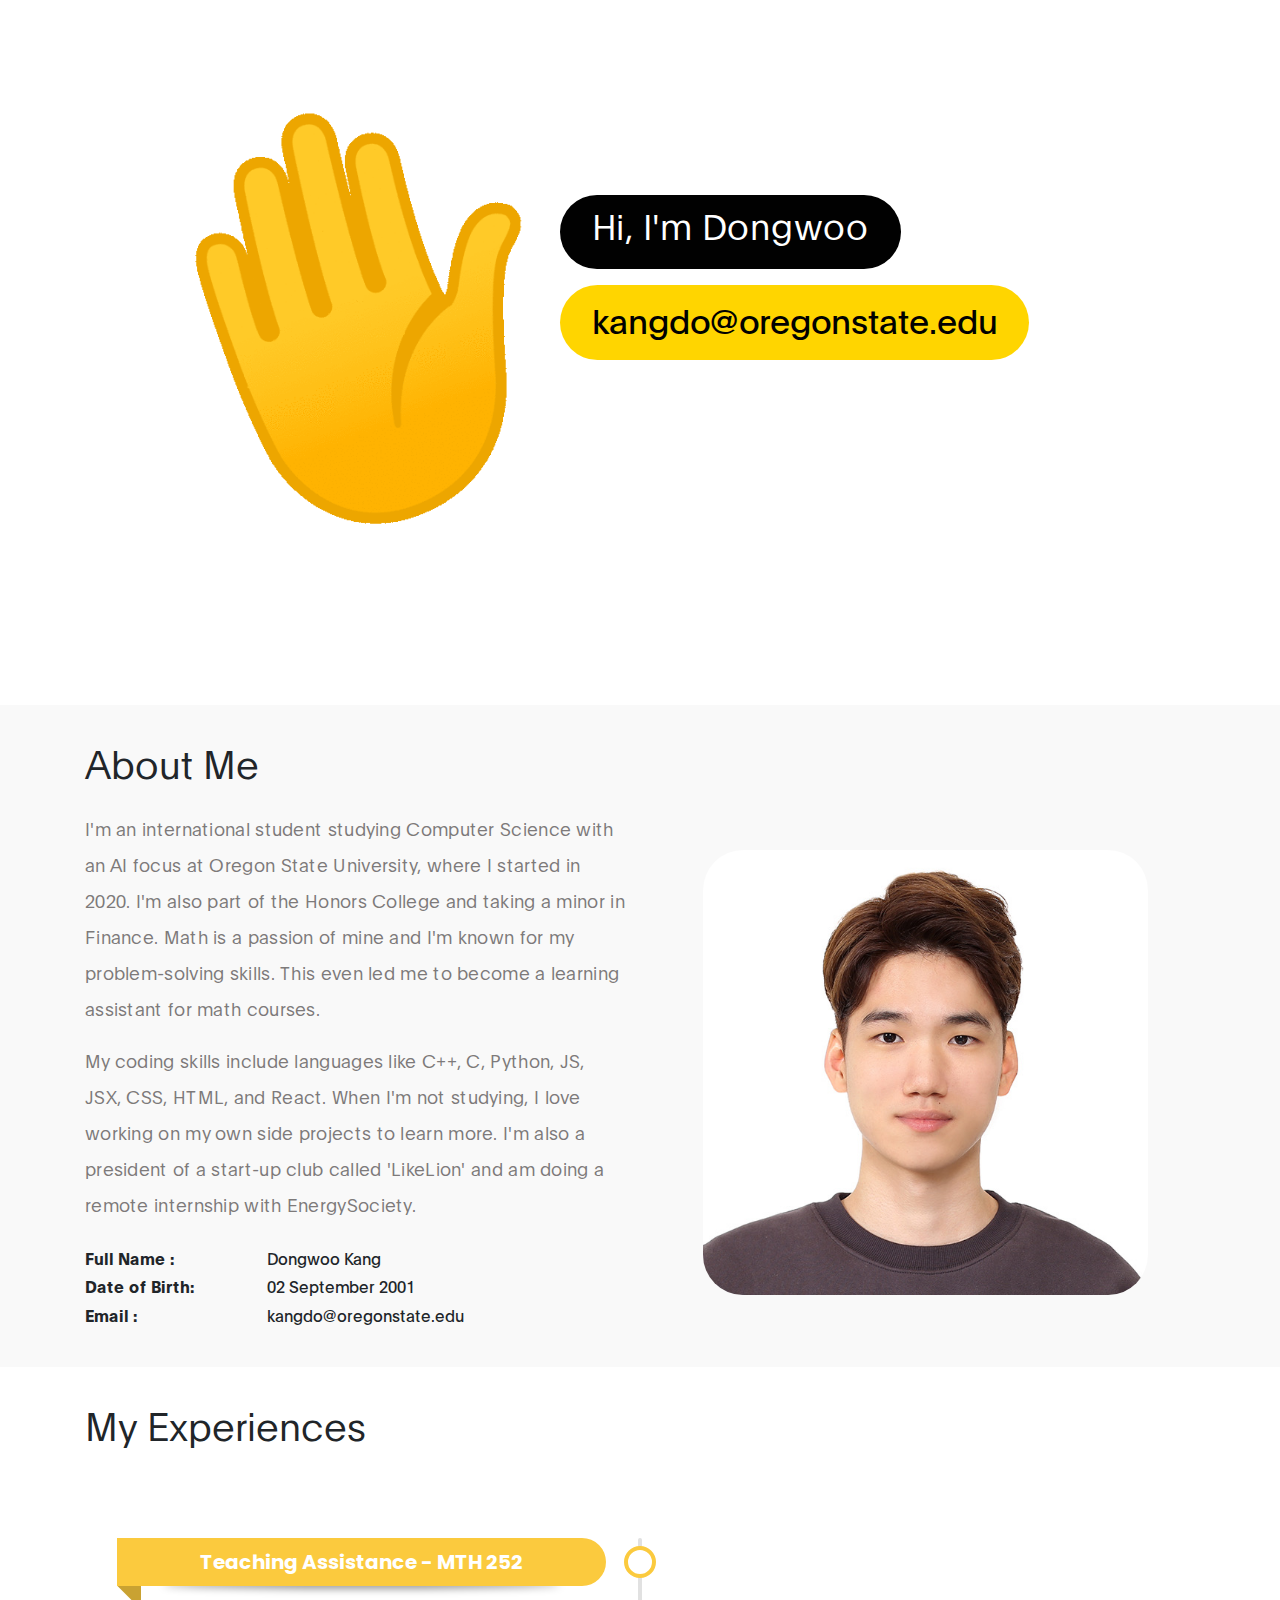
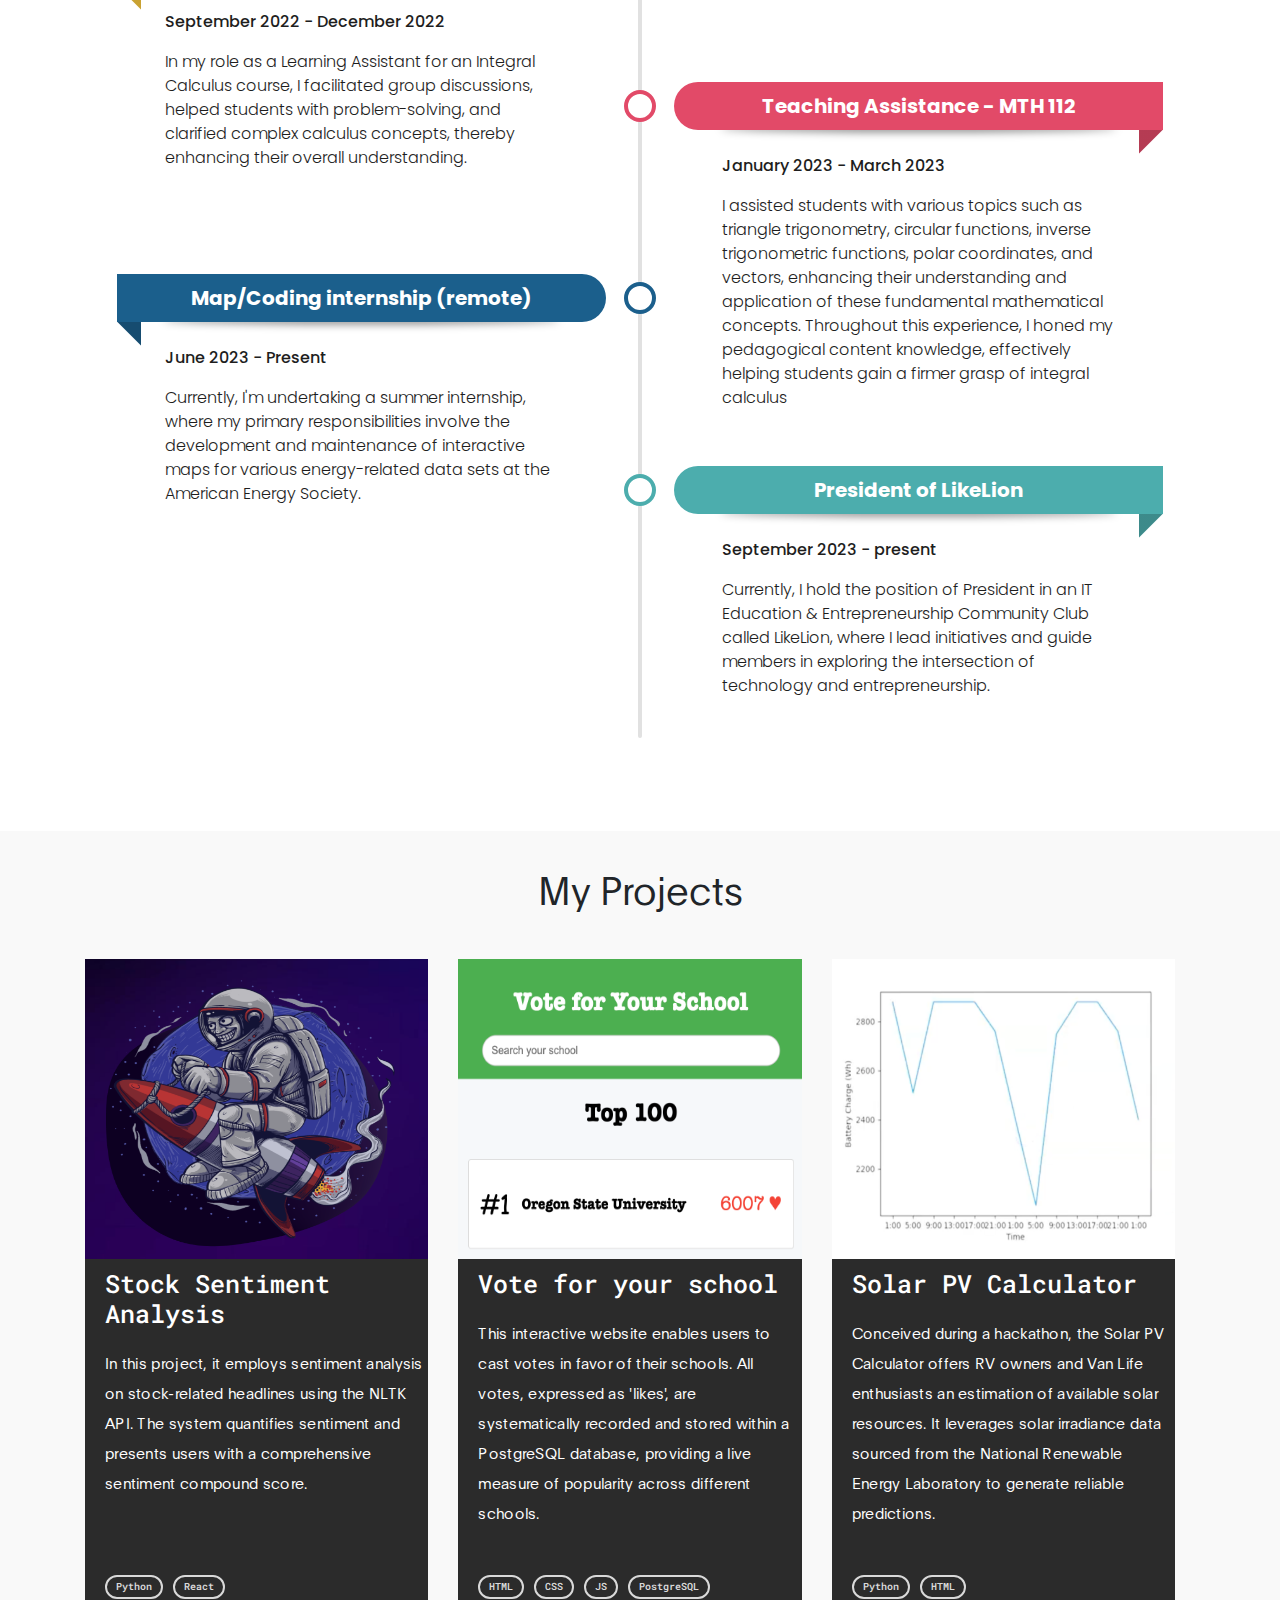
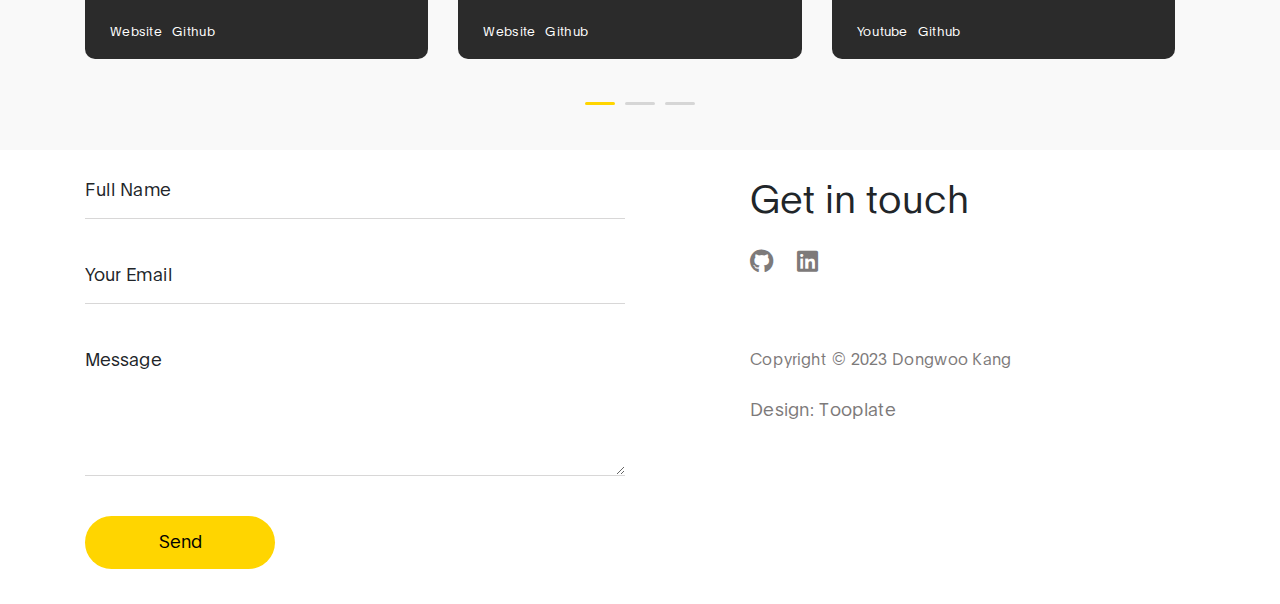
==== commit 839b3958: "project added" ====
--- a/home.html
+++ b/home.html
@@ -194,7 +194,7 @@
                                    </div>
                             </div>
 
-                            <div class="item">
+                          <div class="item">
                               <div class="card-img">
                                 <img class="ben" src="images/vote.png"/>
                               </div>
@@ -213,7 +213,7 @@
                               <a href="https://github.com/eazook10003/voteforyourschool"><p class="proj-link">Github</p></a>
                              </div>
                   
-                      </div>
+                          </div>
 
 
                       <div class="item">
@@ -232,7 +232,7 @@
                         <a href="https://github.com/eazook10003/solarApp"><p class="proj-link">Github</p></a>
                        </div>
             
-                </div>
+                      </div>
 
 
                 <div class="item">
@@ -253,7 +253,7 @@
                   <a href="https://github.com/Hongyiel/Data_hack"><p class="proj-link">Github</p></a>
                  </div>
       
-          </div>
+                </div>
 
           <div class="item">
             <div class="card-img">
@@ -269,24 +269,37 @@
             <a href="https://github.com/eazook10003/smallsh"><p class="proj-link">Github</p></a>
            </div>
 
+          </div>
+
+        <div class="item">
+          <div class="card-img">
+            <img class="ben" src="images/portfolio.png"/>
+          </div>
+          <h4 class="proj-title">Portfolio Website</h4>
+          <p class="proj-desc">For my portfolio project, I leveraged my HTML, CSS, and JavaScript skills to extensively modify a pre-existing template, customizing it to align with my specific requirements and design aesthetics.</p>
+          <div class="skill-container">
+            <button class="skill"><h6>HTML</h6></button>
+            <button class="skill"><h6>CSS</h6></button>
+            <button class="skill"><h6>JS</h6></button>
+        </div>
+
+        <div class="link-container">
+          <a href="https://github.com/Hongyiel/Data_hack"><p class="proj-link">Github</p></a>
+        </div>
+
     </div>
-            <div class="item">
-              <div class="card-img">
-                <img class="ben" src="images/portfolio.png"/>
-              </div>
-              <h4 class="proj-title">Portfolio Website</h4>
-              <p class="proj-desc">For my portfolio project, I leveraged my HTML, CSS, and JavaScript skills to extensively modify a pre-existing template, customizing it to align with my specific requirements and design aesthetics.</p>
-              <div class="skill-container">
-                <button class="skill"><h6>HTML</h6></button>
-                <button class="skill"><h6>CSS</h6></button>
-                <button class="skill"><h6>JS</h6></button>
-            </div>
-
-            <div class="link-container">
-              <a href="https://github.com/Hongyiel/Data_hack"><p class="proj-link">Github</p></a>
-            </div>
-
-        </div>
+
+    <div class="item">
+      <div class="card-img">
+        <img class="ben" src="images/oaktree.png"/>
+      </div>
+      <h4 class="proj-title">Oak Tree Monastery</h4>
+      <p class="proj-desc">Designed my first website using a drag-and-drop builder tailored to my mom's requirements. The site has been actively used by members of my mom's group for over 3 years.</p>
+
+    <div class="link-container">
+      <a href="https://www.oaktreemonastery.com/"><p class="proj-link">Website</p></a>
+    </div>
+  </div>
 
                         </div>
 
